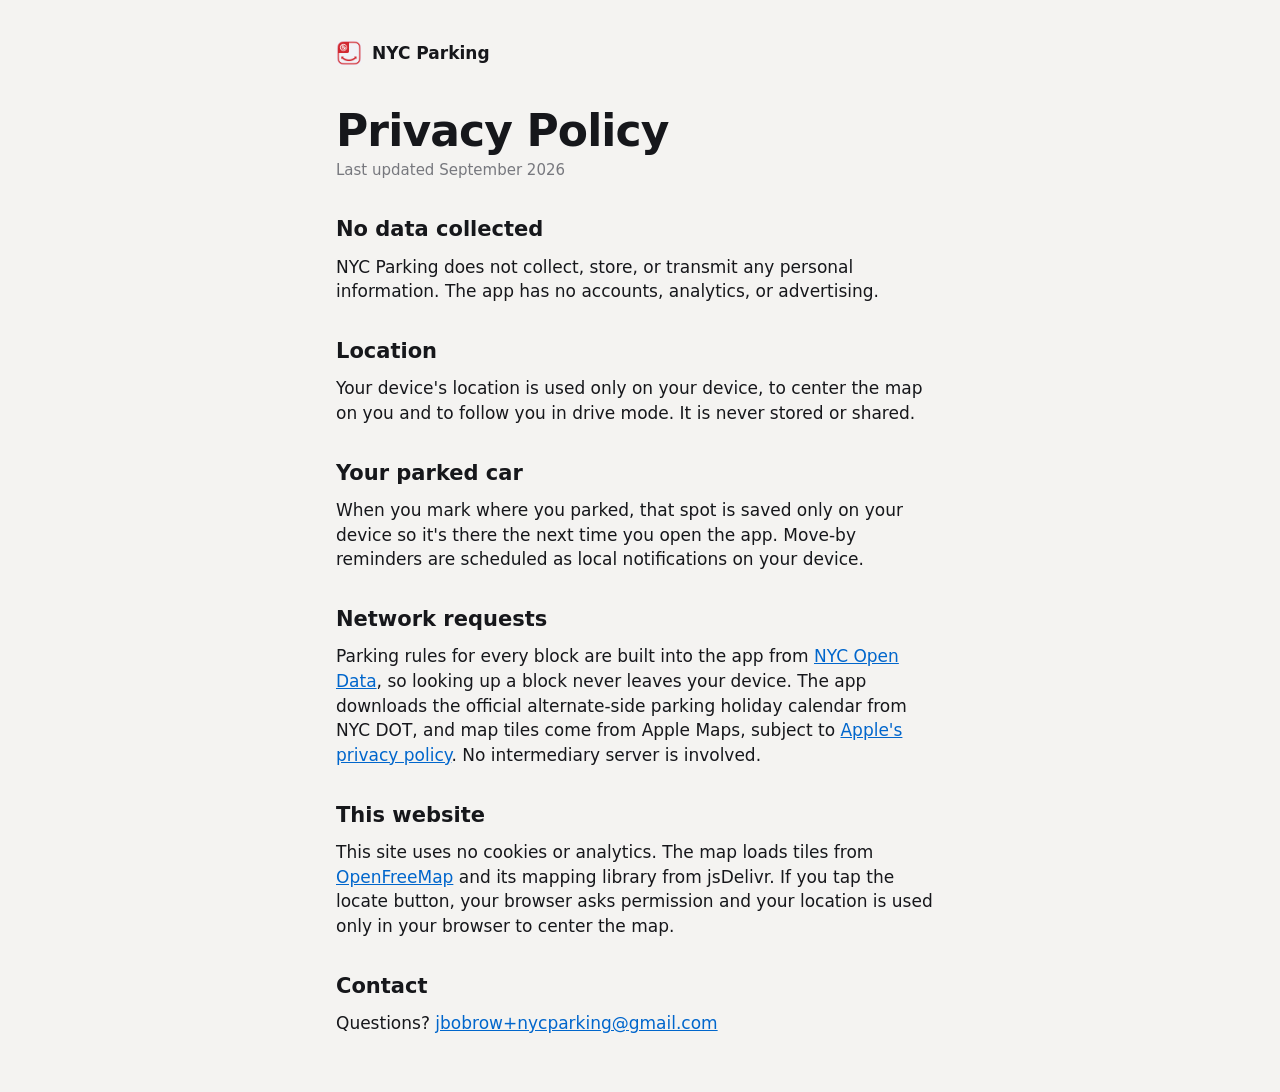
==== docs/privacy.html @ c552dfac "Website: "Repark alarm" sign on a bigger post at its left The sign reads NEW IN VERSION 1.4 / REPARK" ====
<!DOCTYPE html>
<html lang="en">
<head>
  <meta charset="utf-8">
  <meta name="viewport" content="width=device-width, initial-scale=1, viewport-fit=cover">
  <title>Privacy Policy — NYC Parking</title>
  <meta name="theme-color" content="#f4f3f1">
  <link rel="icon" href="icon.png" type="image/png">
  <link rel="stylesheet" href="style.css?v=1.4.4">
</head>
<body>
  <main class="doc">
    <a class="back" href="./"><img src="icon.png" alt="">NYC Parking</a>

    <h1>Privacy Policy</h1>
    <p class="updated">Last updated September 2026</p>

    <h2>No data collected</h2>
    <p>NYC Parking does not collect, store, or transmit any personal information. The app has no accounts, analytics, or advertising.</p>

    <h2>Location</h2>
    <p>Your device's location is used only on your device, to center the map on you and to follow you in drive mode. It is never stored or shared.</p>

    <h2>Your parked car</h2>
    <p>When you mark where you parked, that spot is saved only on your device so it's there the next time you open the app. Move-by reminders are scheduled as local notifications on your device.</p>

    <h2>Network requests</h2>
    <p>Parking rules for every block are built into the app from <a href="https://opendata.cityofnewyork.us">NYC Open Data</a>, so looking up a block never leaves your device. The app downloads the official alternate-side parking holiday calendar from NYC DOT, and map tiles come from Apple Maps, subject to <a href="https://www.apple.com/legal/privacy/">Apple's privacy policy</a>. No intermediary server is involved.</p>

    <h2>This website</h2>
    <p>This site uses no cookies or analytics. The map loads tiles from <a href="https://openfreemap.org">OpenFreeMap</a> and its mapping library from jsDelivr. If you tap the locate button, your browser asks permission and your location is used only in your browser to center the map.</p>

    <h2>Contact</h2>
    <p>Questions? <a href="mailto:jbobrow+nycparking@gmail.com">jbobrow+nycparking@gmail.com</a></p>
  </main>
</body>
</html>
---- docs/style.css ----
:root {
  /* Light page, like the Cookbo and Audio Bubble sites. */
  --bg: #f4f3f1;
  --fg: #16171b;
  --muted: #77787e;
  --pill: #34353b;
  --blue: #0066cc;
  /* The map card stays dark, like the app, with its own tokens. */
  --map-bg: #16181e;
  --map-fg: #f3f3f5;
  --map-muted: #8b8e99;
  --card: rgb(30 31 37 / 0.82);
  --sign-red: #d0202e;   /* the app icon's sign */
  --mon: #3d85f5;
  --tue: #f5802e;
  --wed: #33c780;
  --thu: #ad52eb;
  --fri: #f04352;
  --sat: #f0bd1f;
  --sun: #4dc2e6;
  --font: ui-rounded, "SF Pro Rounded", "Nunito", system-ui, -apple-system, sans-serif;
  color-scheme: light;
}

* { box-sizing: border-box; margin: 0; padding: 0; }

html, body { background: var(--bg); color: var(--fg); }

body {
  font-family: var(--font);
  -webkit-font-smoothing: antialiased;
  -webkit-tap-highlight-color: transparent;
  line-height: 1.45;
}

a { color: inherit; }

/* Home */

.page {
  min-height: 100svh;
  display: flex;
  flex-direction: column;
  align-items: center;
  padding: max(28px, env(safe-area-inset-top)) 16px max(20px, env(safe-area-inset-bottom));
  text-align: center;
}

.app-icon {
  display: block;
  width: clamp(40px, 8vw, 56px);
  height: auto;
  border-radius: 22.5%;
  margin: 0 auto 12px;
  box-shadow: 0 4px 14px rgb(22 23 27 / 0.16);
}

h1 {
  font-size: clamp(34px, 7vw, 56px);
  font-weight: 700;
  letter-spacing: -0.02em;
  line-height: 1.05;
}

.tagline {
  margin-top: 10px;
  font-size: clamp(17px, 2.6vw, 21px);
  color: var(--muted);
  text-wrap: balance;
}

.stage {
  flex: 1;
  width: 100%;
  max-width: 1100px;
  min-height: 420px;
  margin-top: 24px;
  position: relative;
  border-radius: 28px;
  overflow: hidden;
  background: var(--map-bg);
  color: var(--map-fg);
  box-shadow: 0 1px 2px rgb(22 23 27 / 0.08), 0 18px 44px rgb(22 23 27 / 0.18);
}

#map {
  position: absolute;
  inset: 0;
}

/* Day pills: the legend and the readout's rule rows */

.d {
  display: inline-block;
  padding: 4px 9px;
  font-size: 11px;
  font-weight: 700;
  line-height: 1.2;
  color: #fff;
  letter-spacing: 0.02em;
}
.d.mon { background: var(--mon); }
.d.tue { background: var(--tue); }
.d.wed { background: var(--wed); }
.d.thu { background: var(--thu); }
.d.fri { background: var(--fri); }
.d.sat { background: var(--sat); }
.d.sun { background: var(--sun); }

.legend {
  position: absolute;
  left: 10px;
  top: 10px;
  display: flex;
  border-radius: 999px;
  overflow: hidden;
  box-shadow: 0 2px 10px rgb(0 0 0 / 0.4);
  pointer-events: none;
}

.legend.countdown {
  align-items: center;
  background: var(--card);
  backdrop-filter: blur(12px);
  -webkit-backdrop-filter: blur(12px);
  padding: 5px 5px 5px 12px;
  gap: 0;
}
.legend.countdown .label {
  margin-right: 8px;
  font-size: 11px;
  font-weight: 700;
  color: var(--map-muted);
}
.legend[hidden] { display: none; }

.u {
  display: inline-block;
  min-width: 22px;
  padding: 4px 6px;
  font-size: 11px;
  font-weight: 700;
  line-height: 1.2;
  text-align: center;
  color: #fff;
}
.legend .u:nth-of-type(2) { border-radius: 999px 0 0 999px; }
.legend .u:last-child { border-radius: 0 999px 999px 0; }

/* View toggle */

.modes {
  position: absolute;
  left: 50%;
  bottom: 12px;
  transform: translateX(-50%);
  display: flex;
  padding: 4px;
  border-radius: 999px;
  background: var(--card);
  backdrop-filter: blur(12px);
  -webkit-backdrop-filter: blur(12px);
  box-shadow: 0 2px 10px rgb(0 0 0 / 0.4);
  white-space: nowrap;
}
.modes button {
  border: 0;
  background: none;
  color: var(--map-muted);
  font: 700 13px/1 var(--font);
  padding: 9px 14px;
  border-radius: 999px;
  cursor: pointer;
  transition: background 0.15s ease, color 0.15s ease;
}
.modes button[aria-pressed="true"] {
  background: var(--map-fg);
  color: var(--map-bg);
}

.readout {
  margin-top: 16px;
  min-height: 3.2em;
  max-width: 44ch;
  font-size: 17px;
  font-weight: 600;
  text-wrap: balance;
}
.readout .where { color: var(--muted); font-weight: 500; }
.readout .rules {
  display: flex;
  flex-direction: column;
  align-items: center;
  gap: 6px;
  margin-top: 8px;
}
.readout .rule {
  display: flex;
  align-items: center;
  gap: 10px;
  font-size: 15px;
}
.readout .pills { display: inline-flex; border-radius: 999px; overflow: hidden; }
.readout .move {
  display: flex;
  align-items: center;
  justify-content: center;
  gap: 8px;
  margin-top: 8px;
  font-size: 15px;
}
.readout .move .u { border-radius: 999px; padding: 4px 9px; }

/* What's new: a parking sign on a perforated post, planted in the map's
   corner. It rotates in about a pivot far below the map, so one small turn
   sweeps it in from out of sight on the left along a gentle arc, settling
   upright on a damped spring. Closing it turns it back out. */
/* Sized in em off one base size, so it scales up whole on wider screens */
.new-sign {
  position: absolute;
  left: 28px;
  bottom: 0;
  font-size: 10px;
  width: 16.2em;
  padding-bottom: 7.6em;   /* how much post shows below the sign */
  transform: rotate(-18deg);
  transform-origin: 3em calc(100% + 100em);   /* far below the post */
  filter: drop-shadow(0 0.5em 1em rgb(0 0 0 / 0.5));
}
.new-sign.in {
  animation: sign-in 0.75s ease-out both;
  /* A damped spring: one small overshoot, then settles */
  animation-timing-function: linear(0, 0.054, 0.187, 0.359, 0.541, 0.712, 0.857, 0.97, 1.05, 1.099, 1.122, 1.126, 1.115, 1.097, 1.074, 1.051, 1.031, 1.013, 1, 0.992, 0.986, 0.984, 0.984, 0.986, 0.989, 0.992, 0.994, 0.997, 0.999, 1, 1);
}
.new-sign.out { animation: sign-out 0.35s cubic-bezier(0.5, 0, 0.75, 0) both; }
@keyframes sign-in {
  from { transform: rotate(-18deg); }
  to   { transform: rotate(0); }
}
@keyframes sign-out {
  from { transform: rotate(0); }
  to   { transform: rotate(-18deg); }
}
/* Like the app icon's sign: white, rounded, with a thin red stroke just
   inside the edge */
.sign {
  position: relative;
  z-index: 1;
  padding: 1.6em 1.6em 1.8em;
  border-radius: 1.4em;
  background: #fbfaf6;
  /* The ring, then a shadow of its own that falls on the post too */
  box-shadow: inset 0 0 0 0.35em #fbfaf6, inset 0 0 0 0.6em var(--sign-red), 0 0.5em 1em rgb(0 0 0 / 0.4);
  color: var(--sign-red);
  /* Narrow like street-sign lettering: Apple's condensed Helvetica, else Arial Narrow */
  font-family: "HelveticaNeue-CondensedBold", "Helvetica Neue Condensed Bold", "Arial Narrow", "Roboto Condensed", "Helvetica Neue", Arial, sans-serif;
  font-stretch: condensed;
  line-height: 1.1;
  text-align: left;
  text-transform: uppercase;
}
.sign-new { font-size: 1.1em; font-weight: 700; letter-spacing: 0.08em; }
/* The tracking above spreads "1.4" around its period; pull it back in */
.sign-new .version { letter-spacing: -0.02em; }
.sign-title { margin-top: 0.25em; font-size: 1.6em; font-weight: 800; white-space: nowrap; }
.sign-body { margin-top: 0.35em; font-size: 1.2em; font-weight: 700; letter-spacing: 0.02em; }
.sign-close {
  position: absolute;
  /* Its own font size is 1.8× the sign's, so these ems are of that */
  top: 0.5em;
  right: 0.5em;
  width: 1.1em;
  height: 1.1em;
  border: 0;
  background: none;
  color: #9a9ca2;
  font: 1.8em/1 system-ui, sans-serif;
  cursor: pointer;
}
.sign-close:hover { color: #16171b; }
/* Square steel post under the sign's left side, light and flat with an
   outline, its holes punched right through (a mask), so the map shows in them */
.post {
  position: absolute;
  top: 1em;
  bottom: 0;
  left: 3em;
  width: 2.2em;
  margin-left: -1.1em;
  border: 1px solid rgb(0 0 0 / 0.35);
  border-bottom: 0;
  background: #d9dce0;
  --holes: radial-gradient(circle, transparent 0.25em, #000 0.31em) center 0.7em / 2.2em 1.5em repeat-y;
  -webkit-mask: var(--holes);
  mask: var(--holes);
}
@media (min-width: 768px) {
  .new-sign { left: 40px; font-size: 13px; }
}
@media (prefers-reduced-motion: reduce) {
  .new-sign.in { animation: none; transform: none; }
  .new-sign.out { animation: none; }
}

.download {
  margin-top: 18px;
  display: inline-flex;
  align-items: center;
  gap: 8px;
  padding: 14px 26px;
  border-radius: 999px;
  background: var(--pill);
  color: #fff;
  font-size: 17px;
  font-weight: 700;
  text-decoration: none;
  transition: transform 0.15s ease;
}
.download svg { flex: none; margin-top: -2px; }   /* optical centering: the logo's leaf sits high */
.download:hover { transform: scale(1.04); }
.download:active { transform: scale(0.97); }

.footer-links {
  margin-top: 26px;
  display: flex;
  gap: 22px;
  font-size: 14px;
  color: var(--muted);
}
.footer-links a, .made-by a { text-decoration: none; }
.footer-links a:hover, .made-by a:hover { color: var(--fg); }

.made-by {
  margin-top: 8px;
  font-size: 14px;
  color: var(--muted);
}

/* "App by Jon Bobrow", the same signature as in the app */
.by-jon { display: inline-block; margin-top: 14px; color: var(--muted); transition: color 0.15s; }
.by-jon:hover { color: var(--fg); }
.by-jon svg { display: block; width: 150px; height: auto; }

/* Map controls, restyled for the dark card */

.maplibregl-ctrl-group {
  background: var(--card);
  backdrop-filter: blur(12px);
  -webkit-backdrop-filter: blur(12px);
  border-radius: 14px !important;
  box-shadow: 0 2px 10px rgb(0 0 0 / 0.4) !important;
}
.maplibregl-ctrl-group button + button { border-top-color: rgb(255 255 255 / 0.08); }
.maplibregl-ctrl-group button .maplibregl-ctrl-icon { filter: invert(1); }
.maplibregl-ctrl-attrib {
  background: rgb(18 19 24 / 0.7) !important;
  color: var(--map-muted);
  font-family: var(--font);
}
.maplibregl-ctrl-attrib a, .maplibregl-ctrl-attrib-inner { color: var(--map-muted); }
.maplibregl-ctrl-attrib-button { filter: invert(1); }

/* Privacy and Support */

.doc {
  max-width: 640px;
  margin: 0 auto;
  padding: max(40px, env(safe-area-inset-top)) 16px 56px;
}
.doc .back {
  display: inline-flex;
  align-items: center;
  gap: 10px;
  font-weight: 700;
  font-size: 17px;
  text-decoration: none;
}
.doc .back img { width: 26px; height: 26px; border-radius: 22.5%; }
.doc h1 { margin-top: 36px; font-size: clamp(32px, 6vw, 44px); }
.doc .updated { margin-top: 6px; color: var(--muted); font-size: 15px; }
.doc h2 { margin-top: 32px; font-size: 21px; }
.doc p, .doc li { margin-top: 10px; font-size: 17px; text-wrap: pretty; }
.doc ul { padding-left: 1.2em; }
.doc a:not(.back) { color: var(--blue); }
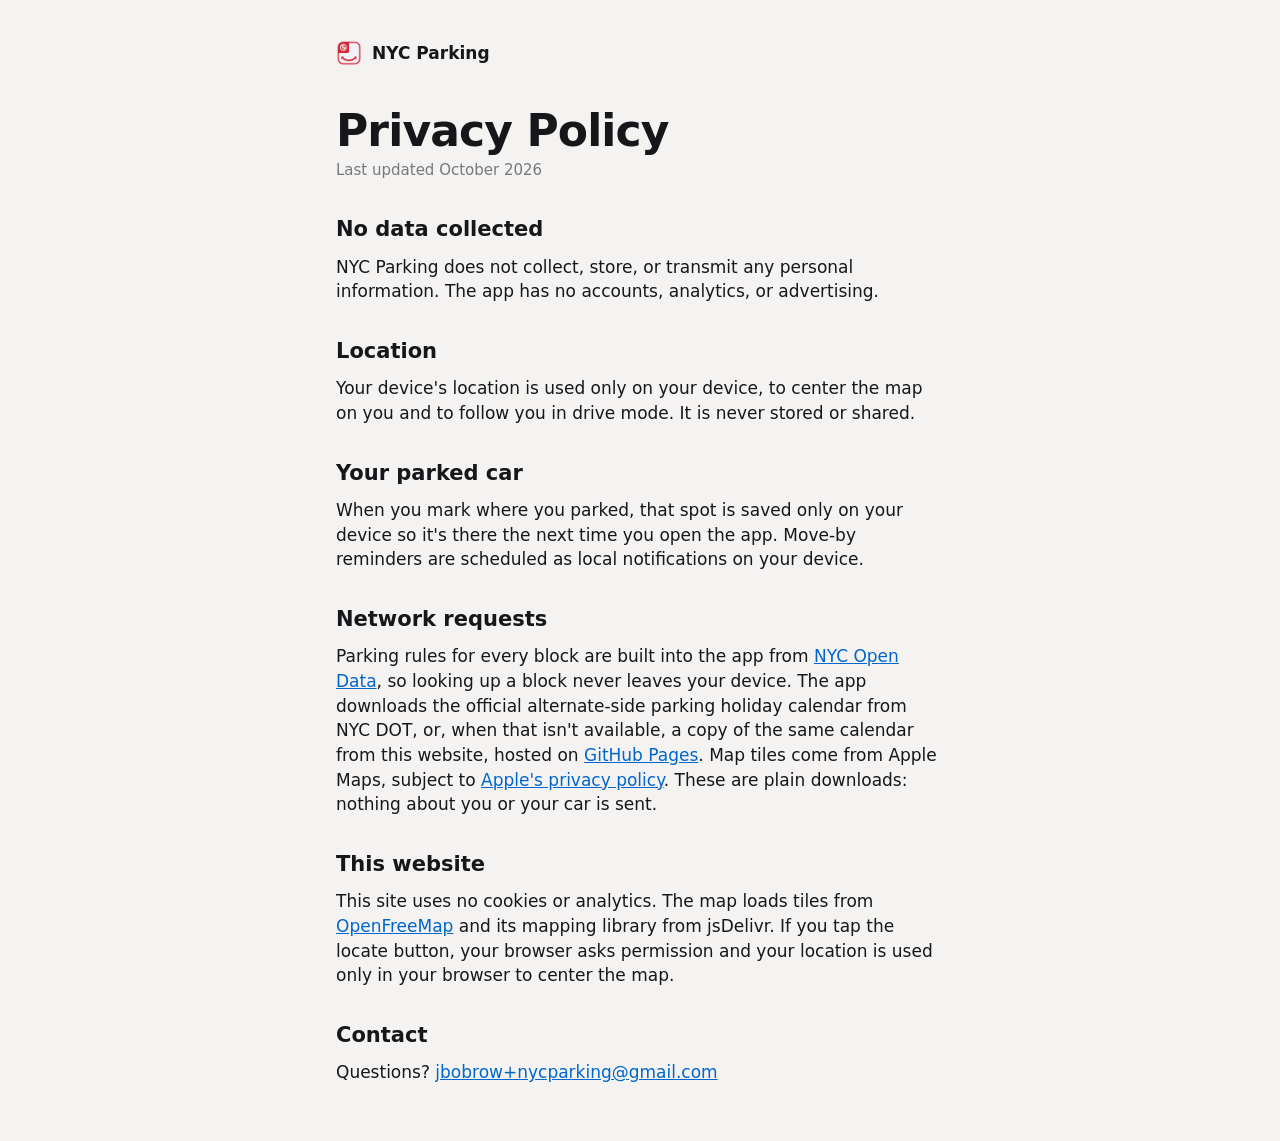
==== commit 560816f9: "Holiday calendar: next year arrives on its own, no app update needed The app checks for DOT's calend" ====
--- a/docs/privacy.html
+++ b/docs/privacy.html
@@ -6,14 +6,14 @@
   <title>Privacy Policy — NYC Parking</title>
   <meta name="theme-color" content="#f4f3f1">
   <link rel="icon" href="icon.png" type="image/png">
-  <link rel="stylesheet" href="style.css?v=1.4.4">
+  <link rel="stylesheet" href="style.css?v=1.6.0">
 </head>
 <body>
   <main class="doc">
     <a class="back" href="./"><img src="icon.png" alt="">NYC Parking</a>
 
     <h1>Privacy Policy</h1>
-    <p class="updated">Last updated September 2026</p>
+    <p class="updated">Last updated October 2026</p>
 
     <h2>No data collected</h2>
     <p>NYC Parking does not collect, store, or transmit any personal information. The app has no accounts, analytics, or advertising.</p>
@@ -25,7 +25,7 @@
     <p>When you mark where you parked, that spot is saved only on your device so it's there the next time you open the app. Move-by reminders are scheduled as local notifications on your device.</p>
 
     <h2>Network requests</h2>
-    <p>Parking rules for every block are built into the app from <a href="https://opendata.cityofnewyork.us">NYC Open Data</a>, so looking up a block never leaves your device. The app downloads the official alternate-side parking holiday calendar from NYC DOT, and map tiles come from Apple Maps, subject to <a href="https://www.apple.com/legal/privacy/">Apple's privacy policy</a>. No intermediary server is involved.</p>
+    <p>Parking rules for every block are built into the app from <a href="https://opendata.cityofnewyork.us">NYC Open Data</a>, so looking up a block never leaves your device. The app downloads the official alternate-side parking holiday calendar from NYC DOT, or, when that isn't available, a copy of the same calendar from this website, hosted on <a href="https://docs.github.com/en/site-policy/privacy-policies/github-general-privacy-statement">GitHub Pages</a>. Map tiles come from Apple Maps, subject to <a href="https://www.apple.com/legal/privacy/">Apple's privacy policy</a>. These are plain downloads: nothing about you or your car is sent.</p>
 
     <h2>This website</h2>
     <p>This site uses no cookies or analytics. The map loads tiles from <a href="https://openfreemap.org">OpenFreeMap</a> and its mapping library from jsDelivr. If you tap the locate button, your browser asks permission and your location is used only in your browser to center the map.</p>
--- a/docs/style.css
+++ b/docs/style.css
@@ -118,7 +118,8 @@
   pointer-events: none;
 }
 
-.legend.countdown {
+.legend.countdown,
+.legend.dayparking {
   align-items: center;
   background: var(--card);
   backdrop-filter: blur(12px);
@@ -126,7 +127,8 @@
   padding: 5px 5px 5px 12px;
   gap: 0;
 }
-.legend.countdown .label {
+.legend.countdown .label,
+.legend.dayparking .label {
   margin-right: 8px;
   font-size: 11px;
   font-weight: 700;
@@ -259,9 +261,39 @@
   text-align: left;
   text-transform: uppercase;
 }
-.sign-new { font-size: 1.1em; font-weight: 700; letter-spacing: 0.08em; }
-/* The tracking above spreads "1.4" around its period; pull it back in */
-.sign-new .version { letter-spacing: -0.02em; }
+/* Two rivets where it's fixed to the post, each touching the red stroke and
+   through one of the post's holes (main.js spaces the holes to fit) */
+.sign::before, .sign::after {
+  content: "";
+  position: absolute;
+  left: 3em;
+  width: 0.7em;
+  height: 0.7em;
+  margin-left: -0.35em;
+  border-radius: 50%;
+  background: #cfd2d6;
+  box-shadow: inset 0 0 0 1px rgb(0 0 0 / 0.35);
+}
+.sign::before { top: 0.6em; z-index: 1; }   /* through the badge */
+.sign::after { bottom: 0.6em; }
+/* A red square in the top-left corner, merging with the stroke like the
+   icon's, with an App Store mark; the version sits beside it on two lines */
+.sign-badge {
+  position: absolute;
+  top: 0.35em;
+  left: 0.35em;
+  width: 4.4em;
+  height: 4.4em;
+  display: grid;
+  place-items: center;
+  border-radius: 1.05em 0 1em 0;
+  background: var(--sign-red);
+  color: #fff;
+}
+.sign-badge svg { width: 3.25em; height: 3.25em; }
+.sign-head { min-height: 3em; padding-left: 3.6em; }
+.sign-new { font-size: 1.1em; font-weight: 700; letter-spacing: 0.04em; line-height: 1.15; }
+.sign-new .version { font-size: 1.45em; letter-spacing: 0; }
 .sign-title { margin-top: 0.25em; font-size: 1.6em; font-weight: 800; white-space: nowrap; }
 .sign-body { margin-top: 0.35em; font-size: 1.2em; font-weight: 700; letter-spacing: 0.02em; }
 .sign-close {
@@ -282,7 +314,7 @@
    outline, its holes punched right through (a mask), so the map shows in them */
 .post {
   position: absolute;
-  top: 1em;
+  top: 0.95em;   /* level with the top rivet's center, where a hole falls */
   bottom: 0;
   left: 3em;
   width: 2.2em;
@@ -290,7 +322,7 @@
   border: 1px solid rgb(0 0 0 / 0.35);
   border-bottom: 0;
   background: #d9dce0;
-  --holes: radial-gradient(circle, transparent 0.25em, #000 0.31em) center 0.7em / 2.2em 1.5em repeat-y;
+  --holes: radial-gradient(circle, transparent 0.25em, #000 0.31em) center calc(var(--hole-gap, 1.5em) / -2) / 2.2em var(--hole-gap, 1.5em) repeat-y;
   -webkit-mask: var(--holes);
   mask: var(--holes);
 }
@@ -382,3 +414,69 @@
 .doc p, .doc li { margin-top: 10px; font-size: 17px; text-wrap: pretty; }
 .doc ul { padding-left: 1.2em; }
 .doc a:not(.back) { color: var(--blue); }
+
+/* The printable dash note on Support: the PDF's page folded in half, its top
+   half standing up, leaning back a little, and its bottom half lying flat on
+   the dash in front, with a number written in. Real 3D, seen from above. */
+/* The note and its download button side by side, stacked on phones */
+.dash-note-row {
+  display: flex;
+  flex-wrap: wrap;
+  align-items: center;
+  justify-content: center;
+  column-gap: 8px;
+  margin-top: 8px;
+}
+.dash-note {
+  position: relative;
+  width: min(100%, 380px);
+  aspect-ratio: 0.98;
+  perspective: 1400px;
+  perspective-origin: 50% 0;
+}
+.note {
+  position: absolute;
+  left: 14%;   /* the turn brings its left side nearer, so it sits right of center */
+  right: 8%;
+  top: 54%;   /* the fold */
+  transform-style: preserve-3d;
+  transform: rotateX(-24deg) rotateY(-14deg);
+}
+.note-half {
+  position: absolute;
+  left: 0;
+  width: 100%;
+  aspect-ratio: 612 / 396;
+  background: url(dash-note.jpg) 0 0 / 100% 200% no-repeat;
+  box-shadow: 0 0 0 0.5px rgb(0 0 0 / 0.12);
+}
+.note-top {
+  bottom: 0;
+  transform-origin: 50% 100%;
+  transform: rotateX(14deg);
+  /* Turned a little from the light, so a touch darker than the flat half */
+  background-image: linear-gradient(rgb(0 0 0 / 0.025), rgb(0 0 0 / 0.07)), url(dash-note.jpg);
+  background-size: 100% 100%, 100% 200%;
+}
+.note-bottom {
+  top: 0;
+  transform-origin: 50% 0;
+  transform: rotateX(90deg);
+  background-position: 0 100%;
+  /* Lies in the dash's plane, so its shadow does too */
+  box-shadow: 0 0 0 0.5px rgb(0 0 0 / 0.12), 0.6em 1.2em 2em rgb(22 23 27 / 0.18);
+}
+/* On the line: 12–88% across, 84.5% down the half */
+.note-number {
+  position: absolute;
+  left: 16%;
+  bottom: 16.5%;
+  width: 38%;
+  color: #1f3c8f;   /* ballpoint blue */
+}
+.doc a.download { margin-top: 0; color: #fff; font-size: 16px; padding: 12px 22px; }
+
+/* Three views fit the toggle on a phone */
+@media (max-width: 420px) {
+  .modes button { padding: 9px 11px; font-size: 12px; }
+}
